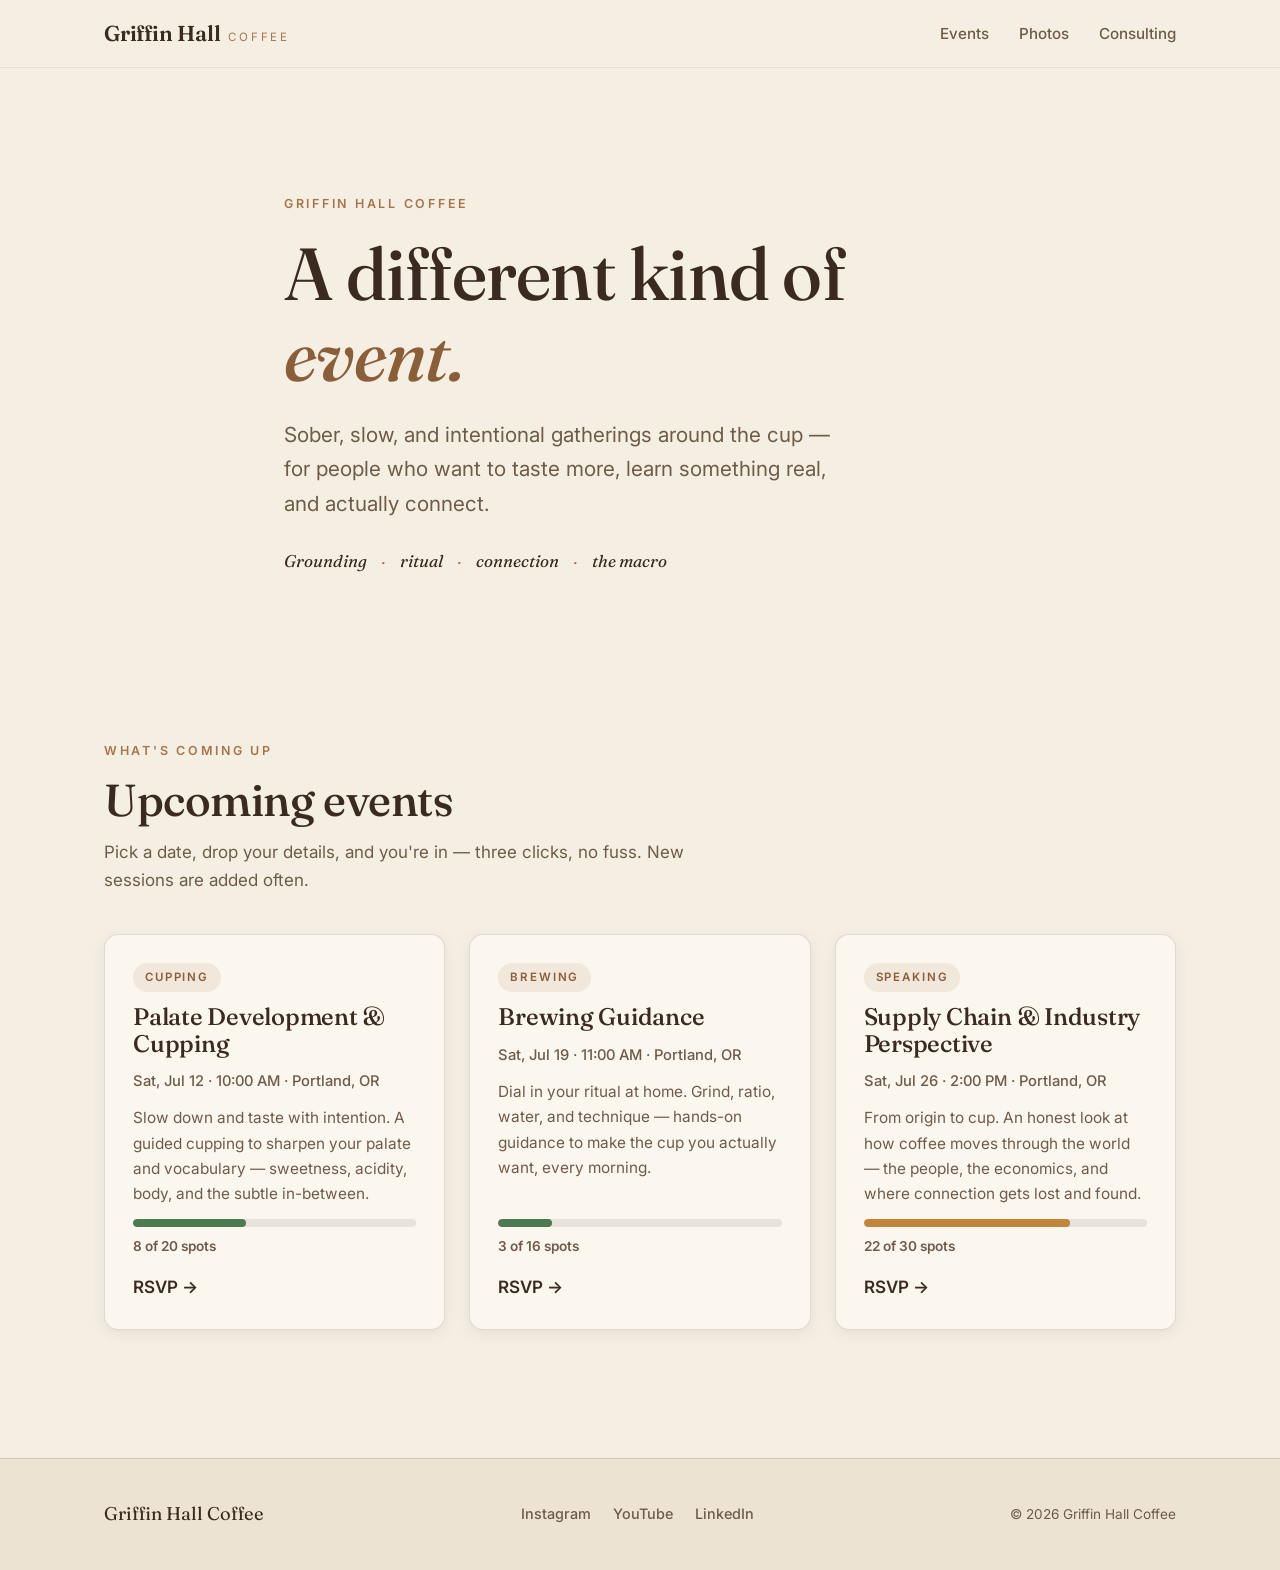
==== index.html @ 279e1fd9 "Initial commit: Griffin Hall Coffee website Warm-editorial static site that turns visitors into RSVP" ====
<!DOCTYPE html>
<html lang="en">
<head>
  <meta charset="UTF-8" />
  <meta name="viewport" content="width=device-width, initial-scale=1.0" />
  <title>Griffin Hall Coffee — Events</title>
  <meta name="description" content="A different kind of coffee event. Cupping, brewing guidance, and honest industry perspective. RSVP in three clicks." />
  <link rel="preconnect" href="https://fonts.googleapis.com" />
  <link rel="preconnect" href="https://fonts.gstatic.com" crossorigin />
  <link rel="stylesheet" href="assets/css/main.css" />
</head>
<body>
  <header class="site-header">
    <div class="wrap header-inner">
      <a class="brand" href="index.html">
        <span class="brand-mark">Griffin Hall</span>
        <span class="brand-sub">Coffee</span>
      </a>
      <button class="nav-toggle" id="nav-toggle" aria-label="Menu" aria-expanded="false">
        <span></span><span></span><span></span>
      </button>
      <nav class="site-nav" id="site-nav">
        <a href="index.html">Events</a>
        <a href="photos.html">Photos</a>
        <a href="consulting.html">Consulting</a>
      </nav>
    </div>
  </header>

  <main>
    <section class="hero">
      <div class="wrap hero-inner">
        <span class="eyebrow">Griffin Hall Coffee</span>
        <h1>A different kind of <em>event.</em></h1>
        <p class="hero-sub">Sober, slow, and intentional gatherings around the cup — for people who want to taste more, learn something real, and actually connect.</p>
        <div class="hero-words">
          <span>Grounding</span><span>ritual</span><span>connection</span><span>the macro</span>
        </div>
      </div>
    </section>

    <section class="section" id="events">
      <div class="wrap">
        <div class="section-head">
          <span class="eyebrow">What's coming up</span>
          <h2>Upcoming events</h2>
          <p>Pick a date, drop your details, and you're in — three clicks, no fuss. New sessions are added often.</p>
        </div>
        <div class="events-grid" id="events-grid"></div>
        <p class="events-status" id="events-status" hidden></p>
      </div>
    </section>
  </main>

  <footer class="site-footer">
    <div class="wrap footer-inner">
      <div class="footer-brand">Griffin Hall Coffee</div>
      <nav class="footer-social" id="footer-social"></nav>
      <div class="footer-copy">&copy; <span id="year"></span> Griffin Hall Coffee</div>
    </div>
  </footer>

  <script src="assets/js/config.js"></script>
  <script src="assets/js/nav.js"></script>
  <script src="assets/js/events.js"></script>
</body>
</html>
---- assets/css/main.css ----
/* ============================================================
   Griffin Hall Coffee — warm editorial theme
   Beige, espresso, generous whitespace, serif display.
   ============================================================ */

@import url('https://fonts.googleapis.com/css2?family=Fraunces:ital,opsz,wght@0,9..144,400..700;1,9..144,400..600&family=Inter:wght@400;500;600&display=swap');

:root {
  --bg:        #F5EFE3;   /* beige */
  --bg-soft:   #FBF7EF;   /* cards / raised surfaces */
  --bg-deep:   #ECE3D2;   /* alt sections */
  --ink:       #2E241C;   /* primary text (espresso) */
  --brown:     #3B2A20;   /* headings / strong accent */
  --muted:     #6F5B49;   /* secondary text */
  --caramel:   #A6764B;   /* accent / links */
  --caramel-d: #8A5E38;
  --line:      rgba(59, 42, 32, 0.14);
  --line-soft: rgba(59, 42, 32, 0.08);

  --good: #4E7A51;  /* spots: plenty */
  --warn: #C0873A;  /* spots: filling */
  --hot:  #B4482E;  /* spots: almost gone */

  --serif: 'Fraunces', Georgia, 'Times New Roman', serif;
  --sans:  'Inter', system-ui, -apple-system, Segoe UI, Roboto, sans-serif;

  --maxw: 1120px;
  --nav-h: 68px;
  --radius: 14px;
  --shadow: 0 10px 30px rgba(59, 42, 32, 0.10);
  --shadow-sm: 0 4px 14px rgba(59, 42, 32, 0.08);
}

* { box-sizing: border-box; }

html { scroll-behavior: smooth; }

body {
  margin: 0;
  background: var(--bg);
  color: var(--ink);
  font-family: var(--sans);
  font-size: 17px;
  line-height: 1.65;
  -webkit-font-smoothing: antialiased;
  text-rendering: optimizeLegibility;
}

.wrap { max-width: var(--maxw); margin: 0 auto; padding: 0 24px; }

h1, h2, h3 { font-family: var(--serif); color: var(--brown); font-weight: 500; line-height: 1.1; letter-spacing: -0.01em; margin: 0; }

a { color: var(--caramel-d); text-decoration: none; }
a:hover { color: var(--brown); }

.eyebrow {
  font-size: 0.78rem;
  letter-spacing: 0.22em;
  text-transform: uppercase;
  color: var(--caramel);
  font-weight: 600;
}

/* ---------------- Header ---------------- */
.site-header {
  position: sticky; top: 0; z-index: 50;
  height: var(--nav-h);
  background: rgba(245, 239, 227, 0.86);
  backdrop-filter: saturate(140%) blur(10px);
  border-bottom: 1px solid var(--line-soft);
}
.header-inner { height: var(--nav-h); display: flex; align-items: center; justify-content: space-between; }

.brand { display: flex; align-items: baseline; gap: 8px; color: var(--brown); }
.brand-mark { font-family: var(--serif); font-size: 1.35rem; font-weight: 600; letter-spacing: -0.01em; }
.brand-sub { font-size: 0.72rem; letter-spacing: 0.24em; text-transform: uppercase; color: var(--caramel); }

.site-nav { display: flex; gap: 30px; }
.site-nav a {
  font-size: 0.95rem; font-weight: 500; color: var(--muted);
  padding: 6px 0; position: relative;
}
.site-nav a:hover { color: var(--brown); }
.site-nav a::after {
  content: ''; position: absolute; left: 0; right: 100%; bottom: 0; height: 1.5px;
  background: var(--caramel); transition: right 0.25s ease;
}
.site-nav a:hover::after { right: 0; }

.nav-toggle {
  display: none; flex-direction: column; gap: 5px; background: none; border: 0;
  cursor: pointer; padding: 8px;
}
.nav-toggle span { width: 24px; height: 2px; background: var(--brown); transition: transform 0.25s, opacity 0.25s; }
.nav-toggle.open span:nth-child(1) { transform: translateY(7px) rotate(45deg); }
.nav-toggle.open span:nth-child(2) { opacity: 0; }
.nav-toggle.open span:nth-child(3) { transform: translateY(-7px) rotate(-45deg); }

/* ---------------- Hero ---------------- */
.hero { padding: clamp(56px, 11vw, 120px) 0 clamp(40px, 7vw, 72px); }
.hero-inner { max-width: 760px; }
.hero h1 {
  font-size: clamp(2.6rem, 7vw, 4.6rem);
  font-weight: 500;
  margin: 18px 0 0;
}
.hero h1 em { font-style: italic; color: var(--caramel-d); }
.hero-sub {
  font-size: clamp(1.05rem, 2.4vw, 1.3rem);
  color: var(--muted);
  margin: 22px 0 0;
  max-width: 560px;
}
.hero-words {
  margin-top: 26px; display: flex; flex-wrap: wrap; gap: 10px 14px;
  font-family: var(--serif); font-style: italic; color: var(--brown);
}
.hero-words span { display: inline-flex; align-items: center; gap: 14px; }
.hero-words span::after { content: '·'; color: var(--caramel); }
.hero-words span:last-child::after { content: ''; }

/* ---------------- Buttons ---------------- */
.btn {
  display: inline-flex; align-items: center; gap: 8px;
  font-family: var(--sans); font-size: 0.98rem; font-weight: 600;
  padding: 13px 24px; border-radius: 999px; cursor: pointer;
  border: 1px solid var(--brown); background: var(--brown); color: var(--bg-soft);
  transition: transform 0.15s ease, background 0.2s ease, box-shadow 0.2s ease;
}
.btn:hover { transform: translateY(-2px); background: #4a3527; color: var(--bg-soft); box-shadow: var(--shadow-sm); }
.btn--ghost { background: transparent; color: var(--brown); }
.btn--ghost:hover { background: rgba(59, 42, 32, 0.06); color: var(--brown); }
.btn--venmo { border-color: var(--caramel-d); background: transparent; color: var(--caramel-d); }
.btn--venmo:hover { background: rgba(166, 118, 75, 0.10); color: var(--caramel-d); }
.btn[disabled] { opacity: 0.55; cursor: default; transform: none; box-shadow: none; }

/* ---------------- Section headings ---------------- */
.section { padding: clamp(48px, 8vw, 88px) 0; }
.section--alt { background: var(--bg-deep); }
.section-head { max-width: 640px; margin-bottom: 40px; }
.section-head h2 { font-size: clamp(1.9rem, 4vw, 2.8rem); margin-top: 12px; }
.section-head p { color: var(--muted); margin: 14px 0 0; }

/* ---------------- Events grid ---------------- */
.events-grid { display: grid; grid-template-columns: repeat(auto-fill, minmax(300px, 1fr)); gap: 24px; }

.event-card {
  display: flex; flex-direction: column; gap: 12px;
  background: var(--bg-soft); border: 1px solid var(--line);
  border-radius: var(--radius); padding: 28px;
  color: var(--ink); box-shadow: var(--shadow-sm);
  transition: transform 0.18s ease, box-shadow 0.2s ease, border-color 0.2s ease;
  min-height: 240px;
}
.event-card:hover { transform: translateY(-4px); box-shadow: var(--shadow); border-color: var(--caramel); color: var(--ink); }
.event-cat {
  align-self: flex-start; font-size: 0.72rem; letter-spacing: 0.16em; text-transform: uppercase;
  font-weight: 600; color: var(--caramel-d);
  background: rgba(166, 118, 75, 0.12); padding: 5px 12px; border-radius: 999px;
}
.event-name { font-size: 1.5rem; }
.event-meta { font-size: 0.92rem; color: var(--muted); font-weight: 500; }
.event-blurb { font-size: 0.96rem; color: var(--muted); margin: 0; flex: 1; }
.event-cta { font-weight: 600; color: var(--brown); margin-top: 4px; }
.event-card:hover .event-cta { color: var(--caramel-d); }

/* Loading skeleton */
.event-card.skeleton {
  background: linear-gradient(100deg, var(--bg-soft) 30%, var(--bg-deep) 50%, var(--bg-soft) 70%);
  background-size: 200% 100%; animation: shimmer 1.3s infinite; border-color: var(--line-soft);
}
@keyframes shimmer { 0% { background-position: 200% 0; } 100% { background-position: -200% 0; } }

.events-status { color: var(--muted); font-size: 1.05rem; }

/* ---------------- Spots bar ---------------- */
.spots { display: flex; flex-direction: column; gap: 8px; }
.spots-bar { height: 8px; border-radius: 999px; background: rgba(59, 42, 32, 0.10); overflow: hidden; }
.spots-fill { height: 100%; border-radius: 999px; background: var(--good); transition: width 0.5s ease; }
.spots-label { font-size: 0.85rem; font-weight: 600; color: var(--muted); }
.spots--low  .spots-fill { background: var(--good); }
.spots--mid  .spots-fill { background: var(--warn); }
.spots--high .spots-fill { background: var(--hot); }
.spots--full .spots-fill { background: var(--hot); width: 100% !important; }
.spots--high .spots-label, .spots--full .spots-label { color: var(--hot); }

/* ---------------- RSVP page ---------------- */
.rsvp-shell { padding: clamp(40px, 7vw, 80px) 0; }
.rsvp-grid { display: grid; grid-template-columns: 1fr 1fr; gap: clamp(32px, 6vw, 72px); align-items: start; }
.rsvp-back { font-size: 0.9rem; font-weight: 600; color: var(--muted); display: inline-block; margin-bottom: 22px; }

.rsvp-detail .event-cat { margin-bottom: 16px; }
.rsvp-detail h1 { font-size: clamp(2.1rem, 5vw, 3.2rem); }
.rsvp-detail .event-meta { font-size: 1.05rem; margin-top: 14px; }
.rsvp-detail .event-blurb { font-size: 1.05rem; margin-top: 20px; max-width: 46ch; }

.rsvp-spots { margin-top: 30px; max-width: 380px; }
.rsvp-spots .spots-bar { height: 12px; }
.rsvp-spots .spots-label { font-size: 0.98rem; }
.spots-hint { font-size: 0.92rem; color: var(--muted); margin: 10px 0 0; font-style: italic; }

/* Form card */
.form-card {
  background: var(--bg-soft); border: 1px solid var(--line);
  border-radius: var(--radius); padding: clamp(26px, 4vw, 40px); box-shadow: var(--shadow-sm);
}
.form-card h2 { font-size: 1.6rem; margin-bottom: 6px; }
.form-lead { color: var(--muted); margin: 0 0 22px; font-size: 0.98rem; }
.field { margin-bottom: 18px; }
.field label { display: block; font-size: 0.85rem; font-weight: 600; color: var(--brown); margin-bottom: 7px; }
.field input {
  width: 100%; font-family: var(--sans); font-size: 1rem; color: var(--ink);
  background: var(--bg); border: 1px solid var(--line); border-radius: 10px; padding: 13px 15px;
  transition: border-color 0.2s, box-shadow 0.2s;
}
.field input:focus { outline: none; border-color: var(--caramel); box-shadow: 0 0 0 3px rgba(166, 118, 75, 0.18); }
.field input::placeholder { color: #b0a390; }

.rsvp-submit { width: 100%; justify-content: center; margin-top: 6px; }
.form-status { min-height: 1.2em; font-size: 0.92rem; font-weight: 500; margin: 12px 0 0; }
.form-status.error { color: var(--hot); }

.venmo-prepay { margin-top: 20px; padding-top: 20px; border-top: 1px dashed var(--line); text-align: center; }
.venmo-prepay p { font-size: 0.9rem; color: var(--muted); margin: 12px 0 0; }

.rsvp-thanks { text-align: center; padding: 10px 0; }
.rsvp-thanks .check {
  width: 54px; height: 54px; border-radius: 50%; margin: 0 auto 18px;
  background: rgba(78, 122, 81, 0.16); color: var(--good);
  display: grid; place-items: center; font-size: 1.6rem;
}
.rsvp-thanks h2 { font-size: 1.7rem; }
.rsvp-thanks p { color: var(--muted); margin: 12px 0 0; }

/* ---------------- Photos page ---------------- */
.media-grid { display: grid; grid-template-columns: repeat(auto-fill, minmax(240px, 1fr)); gap: 18px; }
.media-tile {
  aspect-ratio: 4 / 3; border-radius: var(--radius); border: 1px solid var(--line);
  background: linear-gradient(135deg, var(--bg-deep), var(--bg-soft));
  display: grid; place-items: center; color: var(--caramel);
  font-family: var(--serif); font-style: italic; overflow: hidden; position: relative;
}
.media-tile.wide { grid-column: span 2; aspect-ratio: 16 / 9; }
.media-tile span { opacity: 0.7; font-size: 0.95rem; }

.quote-grid { display: grid; grid-template-columns: repeat(auto-fill, minmax(280px, 1fr)); gap: 22px; }
.quote-card {
  background: var(--bg-soft); border: 1px solid var(--line); border-radius: var(--radius);
  padding: 30px; box-shadow: var(--shadow-sm);
}
.quote-card p { font-family: var(--serif); font-style: italic; font-size: 1.15rem; color: var(--brown); margin: 0; }
.quote-card .who { display: block; margin-top: 16px; font-family: var(--sans); font-style: normal; font-size: 0.85rem; font-weight: 600; color: var(--muted); letter-spacing: 0.04em; }
.coming-soon { font-size: 0.75rem; letter-spacing: 0.14em; text-transform: uppercase; color: var(--caramel); font-weight: 600; }

/* ---------------- Consulting page ---------------- */
.service-list { display: grid; grid-template-columns: repeat(auto-fill, minmax(260px, 1fr)); gap: 20px; }
.service {
  background: var(--bg-soft); border: 1px solid var(--line); border-radius: var(--radius);
  padding: 26px; box-shadow: var(--shadow-sm);
}
.service h3 { font-size: 1.2rem; margin-bottom: 8px; }
.service p { margin: 0; color: var(--muted); font-size: 0.94rem; }

.cta-band {
  background: var(--brown); color: var(--bg); border-radius: var(--radius);
  padding: clamp(32px, 5vw, 56px); text-align: center; margin-top: 44px;
}
.cta-band h2 { color: var(--bg-soft); font-size: clamp(1.7rem, 4vw, 2.4rem); }
.cta-band p { color: rgba(245, 239, 227, 0.82); max-width: 520px; margin: 14px auto 26px; }
.cta-band .btn { background: var(--bg-soft); color: var(--brown); border-color: var(--bg-soft); }
.cta-band .btn:hover { background: #fff; color: var(--brown); }

/* ---------------- Footer ---------------- */
.site-footer { border-top: 1px solid var(--line); background: var(--bg-deep); padding: 40px 0; margin-top: 40px; }
.footer-inner { display: flex; flex-wrap: wrap; gap: 18px; align-items: center; justify-content: space-between; }
.footer-brand { font-family: var(--serif); font-size: 1.15rem; color: var(--brown); }
.footer-social { display: flex; gap: 22px; }
.footer-social a { font-size: 0.9rem; font-weight: 500; color: var(--muted); }
.footer-social a:hover { color: var(--brown); }
.footer-copy { font-size: 0.85rem; color: var(--muted); }

[hidden] { display: none !important; }

/* ---------------- Responsive ---------------- */
@media (max-width: 760px) {
  .nav-toggle { display: flex; }
  .site-nav {
    position: absolute; top: var(--nav-h); left: 0; right: 0;
    flex-direction: column; gap: 0; background: var(--bg-soft);
    border-bottom: 1px solid var(--line); padding: 8px 24px 16px;
    transform: translateY(-8px); opacity: 0; pointer-events: none; transition: opacity 0.2s, transform 0.2s;
  }
  .site-nav.open { opacity: 1; transform: none; pointer-events: auto; }
  .site-nav a { padding: 12px 0; border-bottom: 1px solid var(--line-soft); }
  .site-nav a::after { display: none; }
  .rsvp-grid { grid-template-columns: 1fr; }
  .media-tile.wide { grid-column: span 1; }
}
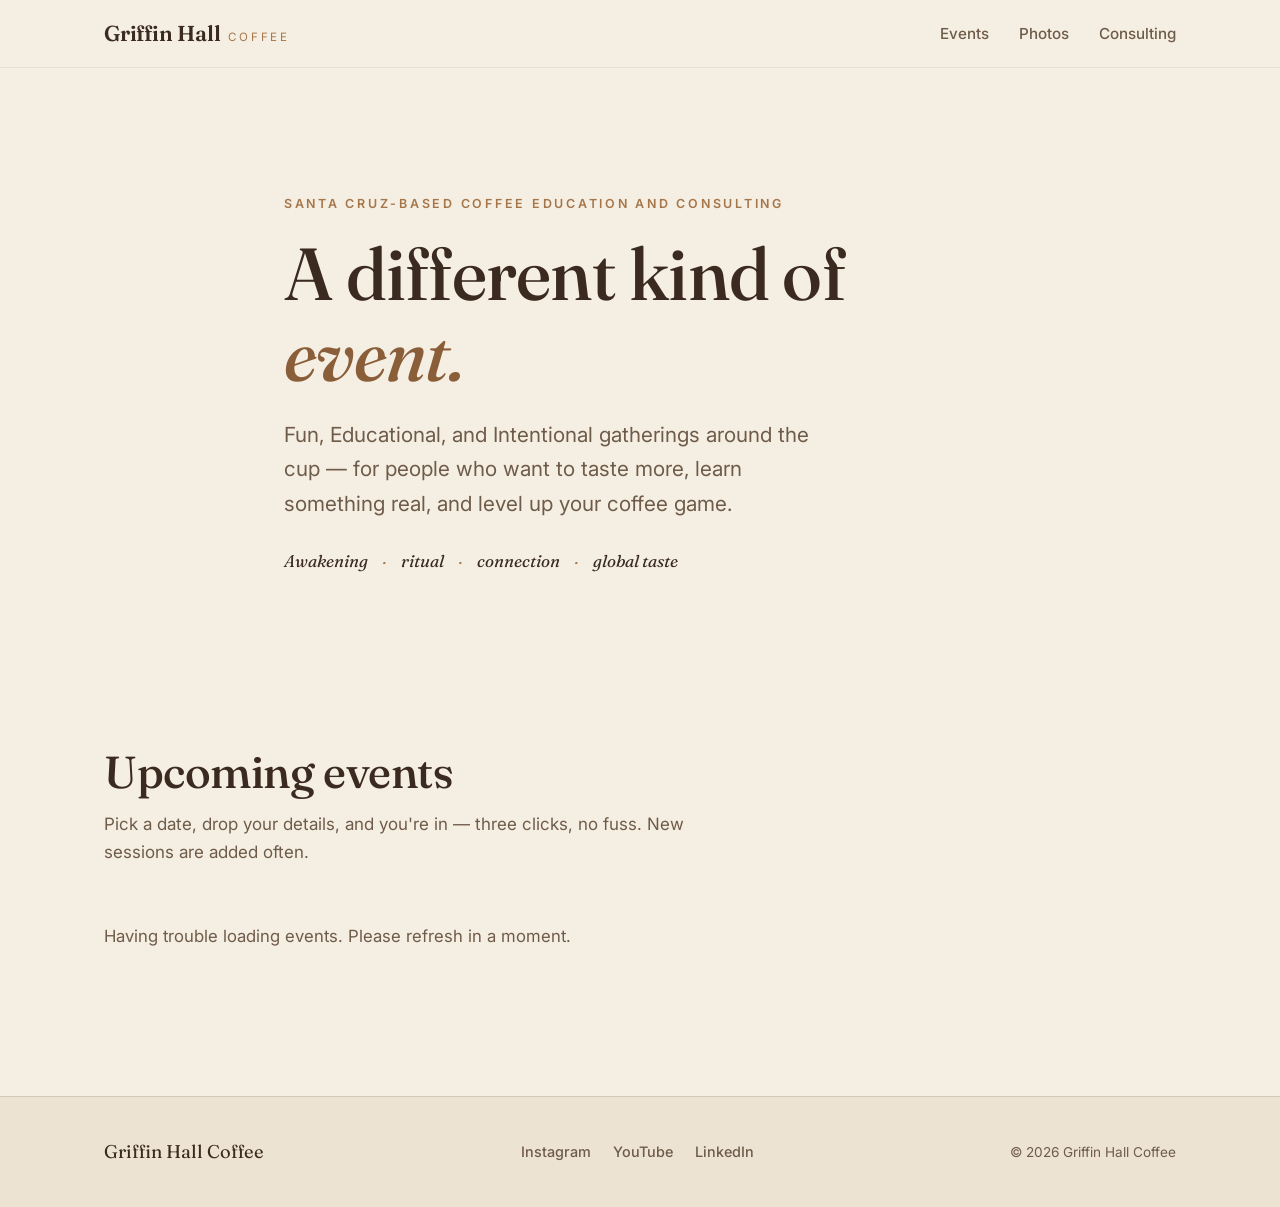
==== commit 7192dc0b: "Add photo gallery, griffin.coffee custom domain - Photos page: 7 real photos in gallery tiles with o" ====
--- a/index.html
+++ b/index.html
@@ -30,11 +30,11 @@
   <main>
     <section class="hero">
       <div class="wrap hero-inner">
-        <span class="eyebrow">Griffin Hall Coffee</span>
+        <span class="eyebrow">Santa Cruz-Based Coffee Education and Consulting</span>
         <h1>A different kind of <em>event.</em></h1>
-        <p class="hero-sub">Sober, slow, and intentional gatherings around the cup — for people who want to taste more, learn something real, and actually connect.</p>
+        <p class="hero-sub">Fun, Educational, and Intentional gatherings around the cup — for people who want to taste more, learn something real, and level up your coffee game.</p>
         <div class="hero-words">
-          <span>Grounding</span><span>ritual</span><span>connection</span><span>the macro</span>
+          <span>Awakening</span><span>ritual</span><span>connection</span><span>global taste</span>
         </div>
       </div>
     </section>
@@ -42,7 +42,6 @@
     <section class="section" id="events">
       <div class="wrap">
         <div class="section-head">
-          <span class="eyebrow">What's coming up</span>
           <h2>Upcoming events</h2>
           <p>Pick a date, drop your details, and you're in — three clicks, no fuss. New sessions are added often.</p>
         </div>
--- a/assets/css/main.css
+++ b/assets/css/main.css
@@ -235,13 +235,63 @@
 /* ---------------- Photos page ---------------- */
 .media-grid { display: grid; grid-template-columns: repeat(auto-fill, minmax(240px, 1fr)); gap: 18px; }
 .media-tile {
-  aspect-ratio: 4 / 3; border-radius: var(--radius); border: 1px solid var(--line);
+  margin: 0; aspect-ratio: 4 / 3; border-radius: 18px; border: 1px solid var(--line);
   background: linear-gradient(135deg, var(--bg-deep), var(--bg-soft));
-  display: grid; place-items: center; color: var(--caramel);
-  font-family: var(--serif); font-style: italic; overflow: hidden; position: relative;
+  color: var(--caramel); overflow: hidden; position: relative;
+  cursor: pointer; isolation: isolate; box-shadow: var(--shadow-sm);
+  transition: transform .4s cubic-bezier(.2,.7,.2,1), box-shadow .4s ease;
 }
 .media-tile.wide { grid-column: span 2; aspect-ratio: 16 / 9; }
-.media-tile span { opacity: 0.7; font-size: 0.95rem; }
+
+/* Image fills the tile */
+.media-tile img {
+  position: absolute; inset: 0; width: 100%; height: 100%;
+  object-fit: cover; object-position: center; display: block;
+  filter: saturate(.94);
+  transition: transform .8s cubic-bezier(.2,.7,.2,1), filter .5s ease;
+}
+.media-tile:hover { transform: translateY(-6px); box-shadow: var(--shadow); }
+.media-tile:hover img { transform: scale(1.06); filter: saturate(1.06); }
+
+/* Ornate inner frame — draws inward on hover */
+.media-tile::before {
+  content: ''; position: absolute; z-index: 2; pointer-events: none;
+  inset: 13px; border-radius: 12px;
+  border: 1.5px solid rgba(245, 239, 227, 0);
+  transition: inset .45s ease, border-color .45s ease;
+}
+.media-tile:hover::before { inset: 10px; border-color: rgba(245, 239, 227, .82); }
+
+/* Playful shine sweep */
+.media-tile::after {
+  content: ''; position: absolute; inset: 0; z-index: 2; pointer-events: none;
+  background: linear-gradient(115deg, transparent 34%, rgba(255,255,255,.30) 48%, transparent 62%);
+  transform: translateX(-130%); transition: transform .9s ease;
+}
+.media-tile:hover::after { transform: translateX(130%); }
+
+/* Serif caption that lifts in on hover */
+.media-tile .mcap {
+  position: absolute; left: 0; right: 0; bottom: 0; z-index: 3; pointer-events: none;
+  margin: 0; padding: 30px 18px 15px; color: #fff;
+  font-family: var(--serif); font-style: italic; font-size: 1.02rem; line-height: 1.2;
+  background: linear-gradient(to top, rgba(30,22,16,.74), rgba(30,22,16,0));
+  transform: translateY(10px); opacity: 0;
+  transition: transform .4s ease, opacity .4s ease;
+}
+.media-tile:hover .mcap { transform: none; opacity: 1; }
+.media-tile.wide .mcap { font-size: clamp(1.05rem, 2.4vw, 1.4rem); padding: 40px 24px 20px; }
+.mcap .orn {
+  display: inline-block; margin-right: 8px; color: var(--caramel);
+  transform: rotate(-25deg) scale(.7); transition: transform .5s ease;
+}
+.media-tile:hover .mcap .orn { transform: rotate(0) scale(1); }
+
+/* Per-photo focal points */
+.m-nursery img { object-position: center top; }   /* face at the top — don't crop it */
+.m-prf img  { object-position: center 20%; }
+.m-farm img { object-position: center 40%; }
+.m-comp img { object-position: center 52%; }       /* hides baked-in letterbox bars */
 
 .quote-grid { display: grid; grid-template-columns: repeat(auto-fill, minmax(280px, 1fr)); gap: 22px; }
 .quote-card {
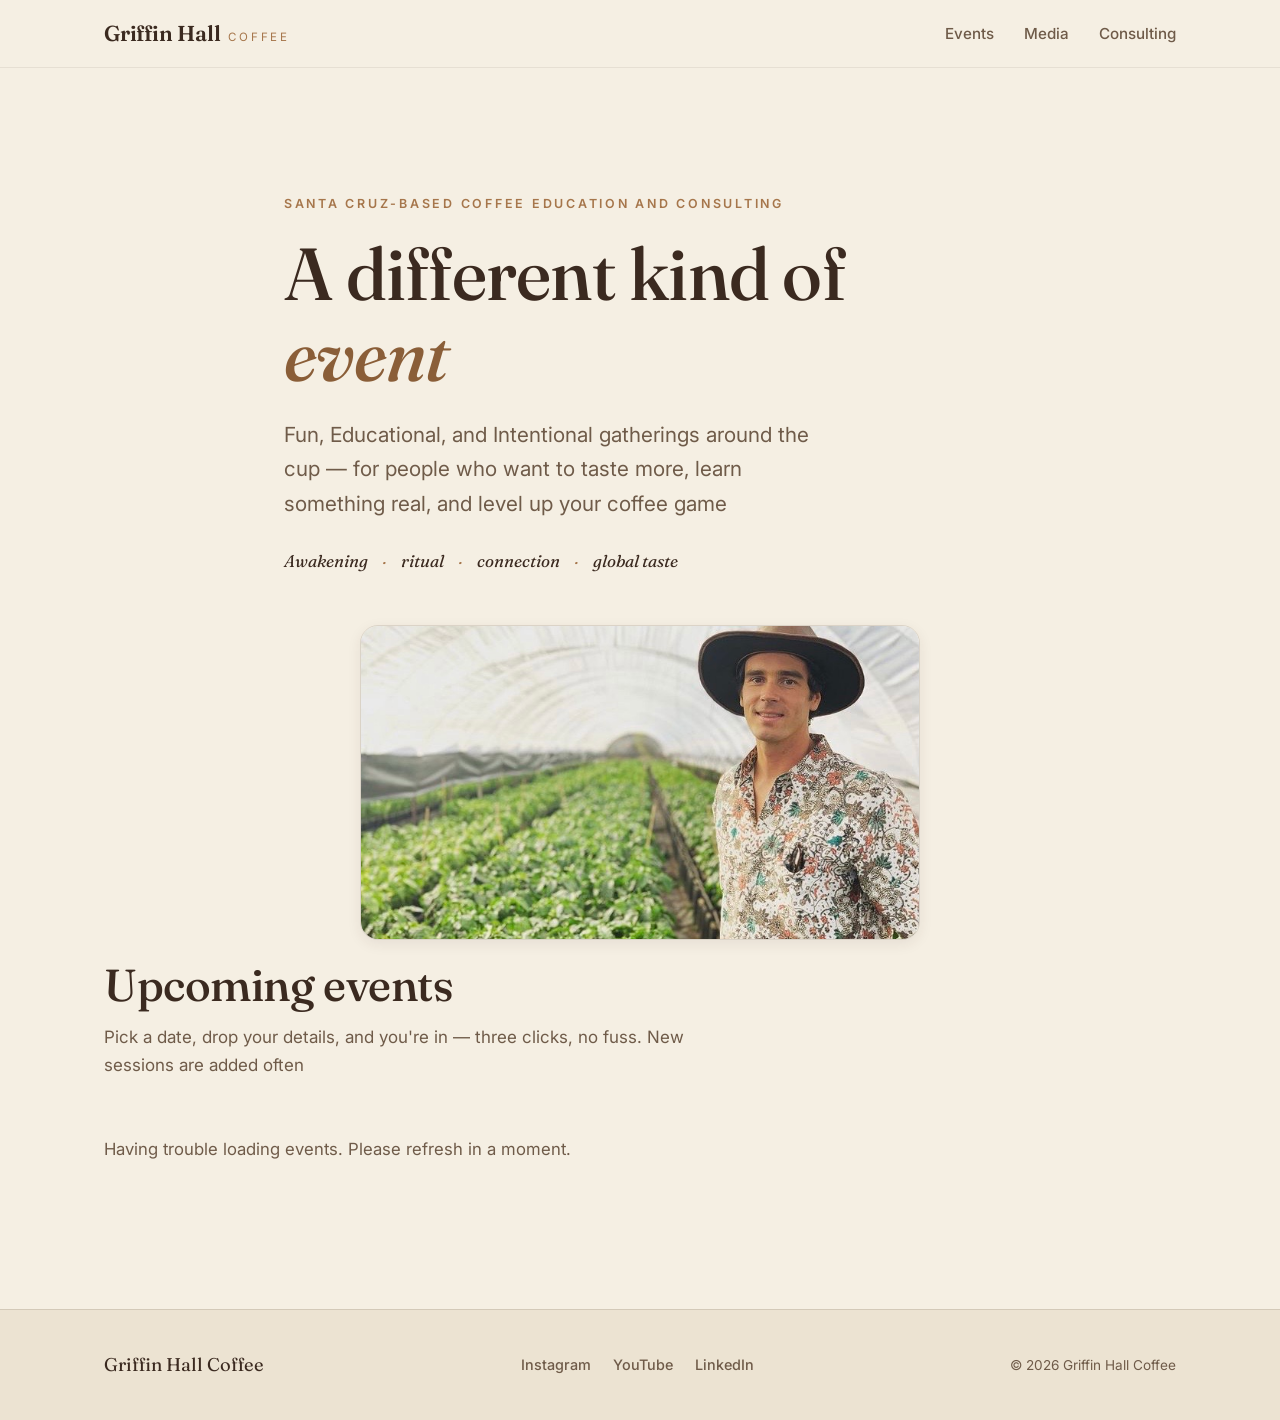
==== commit 693c6239: "Site copy + media updates, RSVP confirmation emails - Rename "Photos & Video" nav/page to "Media"; d" ====
--- a/index.html
+++ b/index.html
@@ -21,7 +21,7 @@
       </button>
       <nav class="site-nav" id="site-nav">
         <a href="index.html">Events</a>
-        <a href="photos.html">Photos</a>
+        <a href="photos.html">Media</a>
         <a href="consulting.html">Consulting</a>
       </nav>
     </div>
@@ -31,8 +31,8 @@
     <section class="hero">
       <div class="wrap hero-inner">
         <span class="eyebrow">Santa Cruz-Based Coffee Education and Consulting</span>
-        <h1>A different kind of <em>event.</em></h1>
-        <p class="hero-sub">Fun, Educational, and Intentional gatherings around the cup — for people who want to taste more, learn something real, and level up your coffee game.</p>
+        <h1>A different kind of <em>event</em></h1>
+        <p class="hero-sub">Fun, Educational, and Intentional gatherings around the cup — for people who want to taste more, learn something real, and level up your coffee game</p>
         <div class="hero-words">
           <span>Awakening</span><span>ritual</span><span>connection</span><span>global taste</span>
         </div>
@@ -41,9 +41,12 @@
 
     <section class="section" id="events">
       <div class="wrap">
+        <figure class="nursery-hero">
+          <img src="photos/GriffinNursery.JPG" alt="Griffin in a coffee nursery, rows of seedlings behind him" />
+        </figure>
         <div class="section-head">
           <h2>Upcoming events</h2>
-          <p>Pick a date, drop your details, and you're in — three clicks, no fuss. New sessions are added often.</p>
+          <p>Pick a date, drop your details, and you're in — three clicks, no fuss. New sessions are added often</p>
         </div>
         <div class="events-grid" id="events-grid"></div>
         <p class="events-status" id="events-status" hidden></p>
--- a/assets/css/main.css
+++ b/assets/css/main.css
@@ -97,7 +97,7 @@
 .nav-toggle.open span:nth-child(3) { transform: translateY(-7px) rotate(-45deg); }
 
 /* ---------------- Hero ---------------- */
-.hero { padding: clamp(56px, 11vw, 120px) 0 clamp(40px, 7vw, 72px); }
+.hero { padding: clamp(56px, 11vw, 120px) 0 clamp(16px, 3vw, 30px); }
 .hero-inner { max-width: 760px; }
 .hero h1 {
   font-size: clamp(2.6rem, 7vw, 4.6rem);
@@ -136,6 +136,8 @@
 
 /* ---------------- Section headings ---------------- */
 .section { padding: clamp(48px, 8vw, 88px) 0; }
+/* Tighten the gap directly under the hero title/subtitle on every page */
+.hero + .section { padding-top: clamp(8px, 2vw, 20px); }
 .section--alt { background: var(--bg-deep); }
 .section-head { max-width: 640px; margin-bottom: 40px; }
 .section-head h2 { font-size: clamp(1.9rem, 4vw, 2.8rem); margin-top: 12px; }
@@ -233,7 +235,7 @@
 .rsvp-thanks p { color: var(--muted); margin: 12px 0 0; }
 
 /* ---------------- Photos page ---------------- */
-.media-grid { display: grid; grid-template-columns: repeat(auto-fill, minmax(240px, 1fr)); gap: 18px; }
+.media-grid { display: grid; grid-template-columns: repeat(auto-fill, minmax(240px, 1fr)); gap: 18px; align-items: start; }
 .media-tile {
   margin: 0; aspect-ratio: 4 / 3; border-radius: 18px; border: 1px solid var(--line);
   background: linear-gradient(135deg, var(--bg-deep), var(--bg-soft));
@@ -250,8 +252,8 @@
   filter: saturate(.94);
   transition: transform .8s cubic-bezier(.2,.7,.2,1), filter .5s ease;
 }
-.media-tile:hover { transform: translateY(-6px); box-shadow: var(--shadow); }
-.media-tile:hover img { transform: scale(1.06); filter: saturate(1.06); }
+.media-tile:hover { transform: translateY(-6px) scale(1.08); box-shadow: var(--shadow); z-index: 5; }
+.media-tile:hover img { transform: scale(1.5); filter: saturate(1.06); }
 
 /* Ornate inner frame — draws inward on hover */
 .media-tile::before {
@@ -287,11 +289,52 @@
 }
 .media-tile:hover .mcap .orn { transform: rotate(0) scale(1); }
 
+/* Portrait tiles — taller than the landscape ones, top edge stays put */
+.media-tile.portrait { aspect-ratio: 3 / 4; }
+
 /* Per-photo focal points */
 .m-nursery img { object-position: center top; }   /* face at the top — don't crop it */
-.m-prf img  { object-position: center 20%; }
+.m-prf img  { object-position: center top; }
+.m-pour img { object-position: center top; }
 .m-farm img { object-position: center 40%; }
 .m-comp img { object-position: center 52%; }       /* hides baked-in letterbox bars */
+
+/* Video tile — fills the frame like a photo, but stays interactive */
+.media-video { cursor: default; background: #000; }
+.media-video video {
+  position: absolute; inset: 0; width: 100%; height: 100%;
+  object-fit: cover; display: block; z-index: 1; background: #000;
+}
+.media-video:hover { transform: none; box-shadow: var(--shadow-sm); z-index: auto; }
+
+/* TBD video placeholder tile */
+.media-tbd { background: linear-gradient(135deg, var(--bg-deep), var(--espresso)); cursor: default; }
+.media-tbd .tbd-inner {
+  position: absolute; inset: 0; z-index: 1; display: flex; flex-direction: column;
+  align-items: center; justify-content: center; gap: 14px; text-align: center; padding: 20px;
+}
+.media-tbd .tbd-play {
+  display: flex; align-items: center; justify-content: center;
+  width: 62px; height: 62px; border-radius: 50%;
+  border: 1.5px solid rgba(245, 239, 227, .55); color: rgba(245, 239, 227, .9);
+  font-size: 1.3rem; padding-left: 5px;
+}
+.media-tbd .tbd-label {
+  font-family: var(--serif); font-style: italic; color: rgba(245, 239, 227, .82);
+  font-size: clamp(1.05rem, 2.4vw, 1.4rem);
+}
+.media-tbd .tbd-sub { color: var(--caramel); font-size: .82rem; letter-spacing: .12em; text-transform: uppercase; }
+
+/* Nursery banner on the home page */
+.nursery-hero {
+  margin: 0 auto 20px; max-width: 560px; position: relative; overflow: hidden;
+  aspect-ratio: 16 / 9; border-radius: 18px; border: 1px solid var(--line);
+  box-shadow: var(--shadow-sm);
+}
+.nursery-hero img {
+  position: absolute; inset: 0; width: 100%; height: 100%;
+  object-fit: cover; object-position: center 32%; display: block; filter: saturate(.96);
+}
 
 .quote-grid { display: grid; grid-template-columns: repeat(auto-fill, minmax(280px, 1fr)); gap: 22px; }
 .quote-card {
